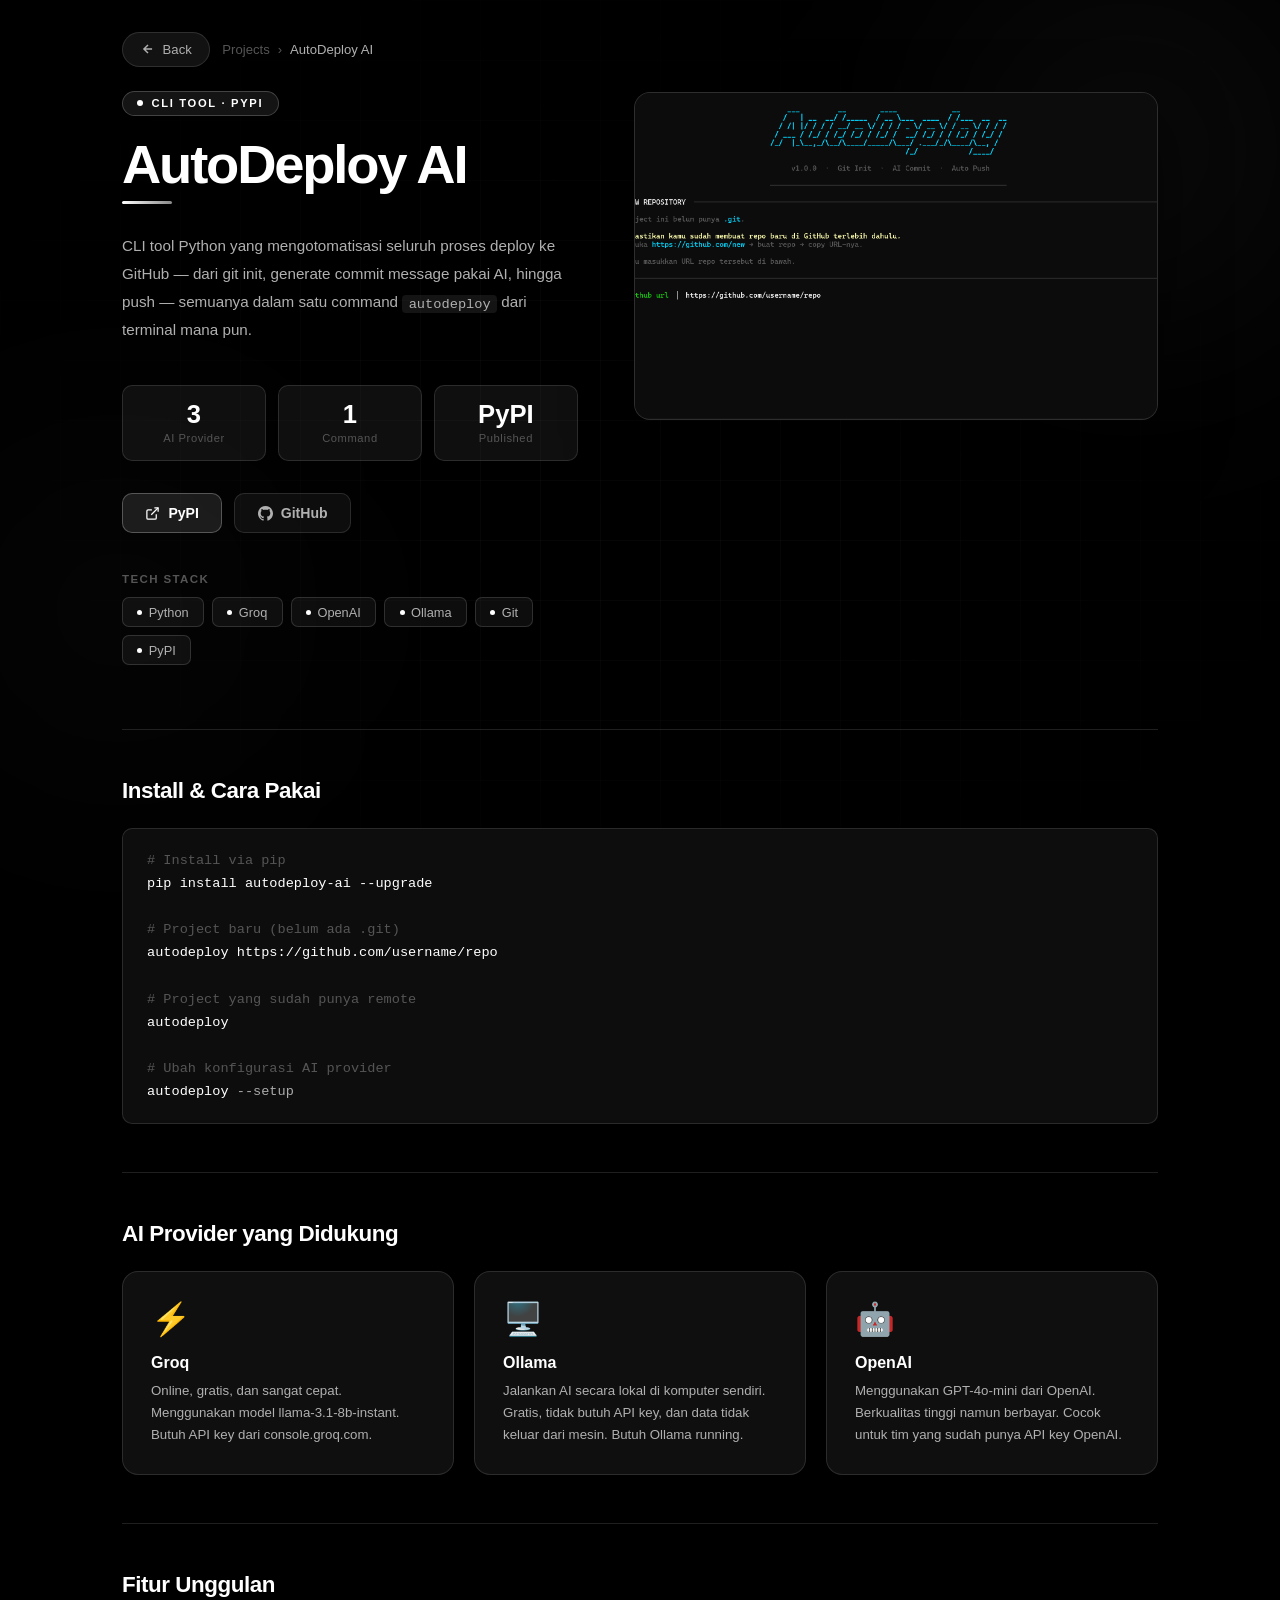
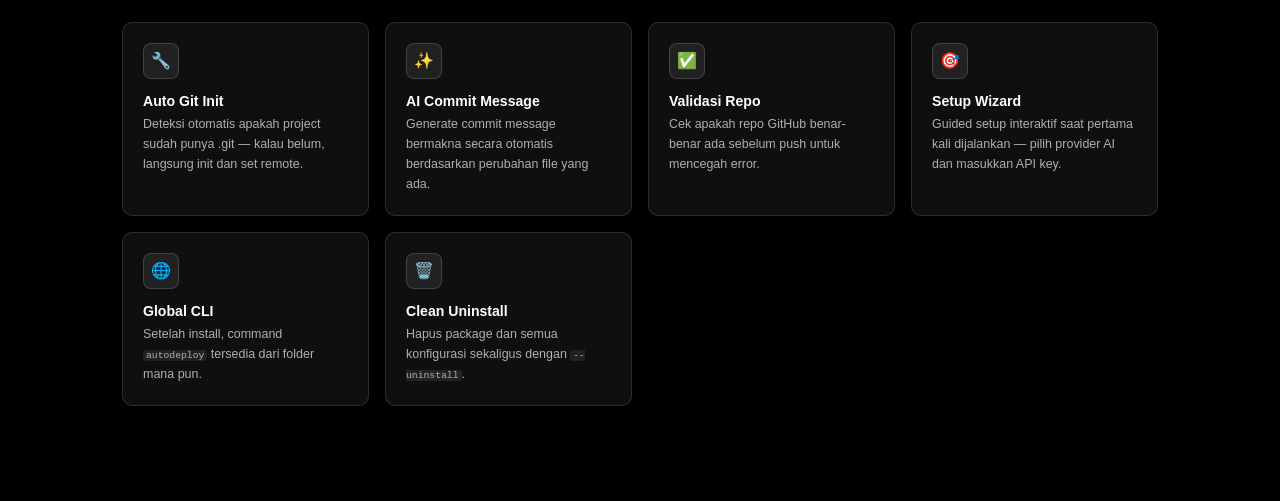
==== project/autodeploy.html @ 477ef4c4 "feat(project): Add AutoDeploy AI project details and HTML page." ====
<!DOCTYPE html>
<html lang="id">
<head>
  <meta charset="UTF-8" />
  <meta name="viewport" content="width=device-width, initial-scale=1.0" />
  <title>AutoDeploy AI — Git Init · AI Commit · Auto Push oleh Andhika Rafi</title>
  <meta name="description" content="AutoDeploy AI adalah CLI tool Python yang mengotomatisasi deploy ke GitHub — git init otomatis, AI generate commit message via Groq/OpenAI/Ollama, dan auto push dalam satu command." />
  <meta name="keywords" content="AutoDeploy AI, git deploy, AI commit, CLI Python, Groq, Ollama, OpenAI, PyPI, Andhika Rafi" />
  <meta name="author" content="Andhika Rafi" />
  <meta name="robots" content="index, follow" />
  <link rel="canonical" href="https://portofolio.dhiksn.my.id/project/autodeploy" />
  <link rel="icon" type="image/svg+xml" href="/assets/img/favicon-circle.svg" />
  <meta property="og:type" content="article" />
  <meta property="og:url" content="https://portofolio.dhiksn.my.id/project/autodeploy" />
  <meta property="og:title" content="AutoDeploy AI — Git Init · AI Commit · Auto Push" />
  <meta property="og:description" content="CLI tool Python yang mengotomatisasi deploy ke GitHub dengan AI generate commit message." />
  <meta property="og:image" content="https://portofolio.dhiksn.my.id/assets/img/autodeploy-thumb.png" />
  <meta property="og:locale" content="id_ID" />
  <script type="application/ld+json">
  {
    "@context": "https://schema.org",
    "@type": "SoftwareApplication",
    "name": "AutoDeploy AI",
    "url": "https://pypi.org/project/autodeploy-ai/",
    "author": { "@type": "Person", "name": "Andhika Rafi", "url": "https://portofolio.dhiksn.my.id/" },
    "description": "CLI tool yang mengotomatisasi git init, AI commit message generation, dan push ke GitHub dalam satu command.",
    "applicationCategory": "DeveloperApplication",
    "operatingSystem": ["Windows", "macOS", "Linux"],
    "codeRepository": "https://github.com/dhiksn/auto-deploy",
    "programmingLanguage": ["Python"]
  }
  </script>
  <style>
    *, *::before, *::after { margin: 0; padding: 0; box-sizing: border-box; }
    html { scroll-behavior: smooth; font-size: 16px; }
    :root {
      --bg: #000000; --bg-2: #0d0d0d;
      --card-bg: rgba(255,255,255,0.06); --card-bg-hover: rgba(255,255,255,0.1);
      --border: rgba(255,255,255,0.12); --border-hover: rgba(255,255,255,0.25);
      --text: #ffffff; --text-muted: #b0b0b0; --text-dim: #555;
      --accent: #ffffff; --radius: 16px; --radius-sm: 10px;
      --radius-full: 9999px; --transition: all 0.3s cubic-bezier(0.4, 0, 0.2, 1);
    }
    body { background: var(--bg); color: var(--text); font-family: Arial, sans-serif; min-height: 100vh; overflow-x: hidden; }
    a { text-decoration: none; color: inherit; }
    img { max-width: 100%; display: block; }

    .bg-grid {
      position: fixed; inset: 0; pointer-events: none; z-index: 0;
      background-image: linear-gradient(rgba(255,255,255,0.025) 1px, transparent 1px), linear-gradient(90deg, rgba(255,255,255,0.025) 1px, transparent 1px);
      background-size: 60px 60px;
      mask-image: radial-gradient(ellipse at center, black 20%, transparent 80%);
    }
    .bg-glow { position: fixed; pointer-events: none; z-index: 0; border-radius: 50%; filter: blur(120px); }
    .bg-glow-1 { width: 500px; height: 500px; top: -100px; right: -100px; background: radial-gradient(circle, rgba(255,255,255,0.08) 0%, transparent 70%); }
    .bg-glow-2 { width: 400px; height: 400px; bottom: 10%; left: -80px; background: radial-gradient(circle, rgba(200,200,200,0.06) 0%, transparent 70%); }

    .back-btn {
      display: inline-flex; align-items: center; gap: 0.5rem;
      background: rgba(255,255,255,0.07); border: 1px solid var(--border);
      color: var(--text-muted); padding: 0.55rem 1.1rem; border-radius: var(--radius-full);
      font-size: 0.82rem; font-weight: 500; transition: var(--transition);
    }
    .back-btn:hover { background: rgba(255,255,255,0.12); color: var(--text); border-color: var(--border-hover); }
    .back-btn svg { width: 14px; height: 14px; }
    .breadcrumb { display: flex; align-items: center; gap: 0.5rem; font-size: 0.82rem; color: var(--text-dim); }
    .breadcrumb .current { color: var(--text-muted); }

    .main { max-width: 1100px; margin: 0 auto; padding: 2rem 2rem 6rem; position: relative; z-index: 1; }

    .hero-row { display: grid; grid-template-columns: 1fr 1.15fr; gap: 3.5rem; align-items: start; margin-bottom: 4rem; }

    .project-badge {
      display: inline-flex; align-items: center; gap: 0.5rem;
      font-size: 0.7rem; font-weight: 600; letter-spacing: 0.15em; text-transform: uppercase;
      color: var(--accent); background: rgba(255,255,255,0.08); border: 1px solid rgba(255,255,255,0.2);
      padding: 0.35rem 0.9rem; border-radius: var(--radius-full); margin-bottom: 1.25rem;
    }
    .badge-dot { width: 6px; height: 6px; border-radius: 50%; background: var(--accent); }

    .project-title { font-size: clamp(2.2rem, 5vw, 3.4rem); font-weight: 800; line-height: 1.05; letter-spacing: -0.04em; color: var(--text); margin-bottom: 0.5rem; }
    .title-line { width: 50px; height: 3px; border-radius: 2px; background: linear-gradient(90deg, #fff, #888); margin-bottom: 1.75rem; }
    .project-desc { font-size: 0.95rem; line-height: 1.85; color: var(--text-muted); font-weight: 300; margin-bottom: 2.5rem; }

    .stats-row { display: grid; grid-template-columns: repeat(3, 1fr); gap: 0.75rem; margin-bottom: 2rem; }
    .stat-card { background: var(--card-bg); border: 1px solid var(--border); border-radius: var(--radius-sm); padding: 1rem; text-align: center; transition: var(--transition); }
    .stat-card:hover { background: var(--card-bg-hover); border-color: var(--border-hover); }
    .stat-num { font-size: 1.6rem; font-weight: 800; color: var(--text); line-height: 1; margin-bottom: 0.3rem; }
    .stat-label { font-size: 0.7rem; color: var(--text-dim); letter-spacing: 0.05em; }

    .action-row { display: flex; gap: 0.75rem; margin-bottom: 2.5rem; flex-wrap: wrap; }
    .btn-action { display: inline-flex; align-items: center; gap: 0.5rem; padding: 0.7rem 1.4rem; border-radius: var(--radius-sm); font-size: 0.88rem; font-weight: 600; transition: var(--transition); border: 1px solid transparent; }
    .btn-action svg { width: 15px; height: 15px; flex-shrink: 0; }
    .btn-demo { background: rgba(255,255,255,0.1); border-color: rgba(255,255,255,0.25); color: var(--text); }
    .btn-demo:hover { background: rgba(255,255,255,0.17); border-color: rgba(255,255,255,0.45); }
    .btn-github { background: rgba(255,255,255,0.05); border-color: var(--border); color: var(--text-muted); }
    .btn-github:hover { background: rgba(255,255,255,0.1); color: var(--text); border-color: var(--border-hover); }

    .section-label { font-size: 0.72rem; font-weight: 700; letter-spacing: 0.12em; color: var(--text-dim); text-transform: uppercase; margin-bottom: 0.75rem; }
    .tech-chips { display: flex; flex-wrap: wrap; gap: 0.5rem; }
    .tech-chip { display: inline-flex; align-items: center; gap: 0.4rem; background: rgba(255,255,255,0.05); border: 1px solid rgba(255,255,255,0.14); color: var(--text-muted); padding: 0.4rem 0.9rem; border-radius: 7px; font-size: 0.8rem; font-weight: 500; transition: var(--transition); }
    .tech-chip:hover { background: rgba(255,255,255,0.1); color: var(--text); border-color: rgba(255,255,255,0.3); }
    .chip-dot { width: 5px; height: 5px; border-radius: 50%; background: var(--accent); flex-shrink: 0; }

    .image-frame { border-radius: var(--radius); overflow: hidden; border: 1px solid var(--border); box-shadow: 0 24px 64px rgba(0,0,0,0.6); aspect-ratio: 16/10; background: #111; position: relative; }
    .image-frame img { width: 100%; height: 100%; object-fit: cover; transition: transform 0.5s ease; }
    .image-frame:hover img { transform: scale(1.03); }

    .divider { height: 1px; background: var(--border); margin: 3rem 0; }
    .section-title { font-size: 1.4rem; font-weight: 700; color: var(--text); margin-bottom: 1.5rem; letter-spacing: -0.02em; }

    /* Code block */
    .code-block {
      background: #0d0d0d; border: 1px solid var(--border); border-radius: var(--radius-sm);
      padding: 1.25rem 1.5rem; font-family: 'JetBrains Mono', 'Courier New', monospace;
      font-size: 0.85rem; color: #c9d1d9; overflow-x: auto; margin-bottom: 1rem;
      line-height: 1.7;
    }
    .code-block .comment { color: #555; }
    .code-block .cmd { color: #fff; }
    .code-block .flag { color: #aaa; }

    .platform-grid { display: grid; grid-template-columns: repeat(auto-fill, minmax(300px, 1fr)); gap: 1.25rem; margin-bottom: 3rem; }
    .platform-card { background: var(--card-bg); border: 1px solid var(--border); border-radius: var(--radius); padding: 1.75rem; transition: var(--transition); }
    .platform-card:hover { background: var(--card-bg-hover); border-color: var(--border-hover); transform: translateY(-4px); box-shadow: 0 12px 40px rgba(0,0,0,0.4); }
    .platform-icon { font-size: 2rem; margin-bottom: 1rem; }
    .platform-name { font-size: 1rem; font-weight: 700; color: var(--text); margin-bottom: 0.5rem; }
    .platform-desc { font-size: 0.83rem; color: var(--text-muted); line-height: 1.65; font-weight: 300; }

    .features-grid { display: grid; grid-template-columns: repeat(auto-fill, minmax(220px, 1fr)); gap: 1rem; }
    .feature-card { background: var(--card-bg); border: 1px solid var(--border); border-radius: var(--radius-sm); padding: 1.25rem; transition: var(--transition); }
    .feature-card:hover { background: var(--card-bg-hover); border-color: var(--border-hover); transform: translateY(-3px); }
    .feature-icon { width: 36px; height: 36px; border-radius: 8px; margin-bottom: 0.9rem; background: rgba(255,255,255,0.08); border: 1px solid rgba(255,255,255,0.15); display: flex; align-items: center; justify-content: center; font-size: 1rem; }
    .feature-title { font-size: 0.88rem; font-weight: 600; color: var(--text); margin-bottom: 0.35rem; }
    .feature-desc { font-size: 0.78rem; color: var(--text-muted); line-height: 1.6; font-weight: 300; }

    @media (max-width: 768px) { .hero-row { grid-template-columns: 1fr; gap: 2.5rem; } .main { padding: 2.5rem 1.25rem 4rem; } }
    @media (max-width: 480px) { .stats-row { grid-template-columns: repeat(2, 1fr); } .action-row { flex-direction: column; } .btn-action { justify-content: center; } }
  </style>
</head>
<body>
  <div class="bg-grid"></div>
  <div class="bg-glow bg-glow-1"></div>
  <div class="bg-glow bg-glow-2"></div>

  <main class="main">
    <div class="hero-row">
      <!-- Left -->
      <div>
        <div style="display:flex;align-items:center;gap:0.75rem;margin-bottom:1.5rem;">
          <a href="/portofolio" class="back-btn">
            <svg viewBox="0 0 24 24" fill="none" stroke="currentColor" stroke-width="2.5"><path d="M19 12H5M12 5l-7 7 7 7"/></svg>
            Back
          </a>
          <div class="breadcrumb">
            <span>Projects</span>
            <span style="color:#555">›</span>
            <span class="current">AutoDeploy AI</span>
          </div>
        </div>

        <div class="project-badge"><span class="badge-dot"></span>CLI Tool · PyPI</div>
        <h1 class="project-title">AutoDeploy AI</h1>
        <div class="title-line"></div>
        <p class="project-desc">
          CLI tool Python yang mengotomatisasi seluruh proses deploy ke GitHub — dari git init, generate commit message pakai AI, hingga push — semuanya dalam satu command <code style="background:rgba(255,255,255,0.08);padding:0.1rem 0.4rem;border-radius:4px;font-size:0.9em;">autodeploy</code> dari terminal mana pun.
        </p>

        <div class="stats-row">
          <div class="stat-card"><div class="stat-num">3</div><div class="stat-label">AI Provider</div></div>
          <div class="stat-card"><div class="stat-num">1</div><div class="stat-label">Command</div></div>
          <div class="stat-card"><div class="stat-num">PyPI</div><div class="stat-label">Published</div></div>
        </div>

        <div class="action-row">
          <a href="https://pypi.org/project/autodeploy-ai/" target="_blank" rel="noopener" class="btn-action btn-demo">
            <svg viewBox="0 0 24 24" fill="none" stroke="currentColor" stroke-width="2"><path d="M18 13v6a2 2 0 0 1-2 2H5a2 2 0 0 1-2-2V8a2 2 0 0 1 2-2h6"/><polyline points="15 3 21 3 21 9"/><line x1="10" y1="14" x2="21" y2="3"/></svg>
            PyPI
          </a>
          <a href="https://github.com/dhiksn/auto-deploy" target="_blank" rel="noopener" class="btn-action btn-github">
            <svg viewBox="0 0 24 24" fill="currentColor"><path d="M12 0c-6.626 0-12 5.373-12 12 0 5.302 3.438 9.8 8.207 11.387.599.111.793-.261.793-.577v-2.234c-3.338.726-4.033-1.416-4.033-1.416-.546-1.387-1.333-1.756-1.333-1.756-1.089-.745.083-.729.083-.729 1.205.084 1.839 1.237 1.839 1.237 1.07 1.834 2.807 1.304 3.492.997.107-.775.418-1.305.762-1.604-2.665-.305-5.467-1.334-5.467-5.931 0-1.311.469-2.381 1.236-3.221-.124-.303-.535-1.524.117-3.176 0 0 1.008-.322 3.301 1.23.957-.266 1.983-.399 3.003-.404 1.02.005 2.047.138 3.006.404 2.291-1.552 3.297-1.23 3.297-1.23.653 1.653.242 2.874.118 3.176.77.84 1.235 1.911 1.235 3.221 0 4.609-2.807 5.624-5.479 5.921.43.372.823 1.102.823 2.222v3.293c0 .319.192.694.801.576 4.765-1.589 8.199-6.086 8.199-11.386 0-6.627-5.373-12-12-12z"/></svg>
            GitHub
          </a>
        </div>

        <div class="section-label">Tech Stack</div>
        <div class="tech-chips">
          <span class="tech-chip"><span class="chip-dot"></span>Python</span>
          <span class="tech-chip"><span class="chip-dot"></span>Groq</span>
          <span class="tech-chip"><span class="chip-dot"></span>OpenAI</span>
          <span class="tech-chip"><span class="chip-dot"></span>Ollama</span>
          <span class="tech-chip"><span class="chip-dot"></span>Git</span>
          <span class="tech-chip"><span class="chip-dot"></span>PyPI</span>
        </div>
      </div>

      <!-- Right -->
      <div style="padding-top: calc(1.5rem + 36px);">
        <div class="image-frame">
          <img src="../assets/img/autodeploy-thumb.png" alt="AutoDeploy AI Screenshot"
               onerror="this.parentElement.innerHTML='<div style=\'width:100%;height:100%;display:flex;align-items:center;justify-content:center;font-size:4rem;background:#111;\'>🚀</div>'">
        </div>
      </div>
    </div>

    <div class="divider"></div>

    <!-- Install -->
    <h2 class="section-title">Install & Cara Pakai</h2>
    <div class="code-block">
      <span class="comment"># Install via pip</span><br>
      <span class="cmd">pip install autodeploy-ai --upgrade</span><br><br>
      <span class="comment"># Project baru (belum ada .git)</span><br>
      <span class="cmd">autodeploy https://github.com/username/repo</span><br><br>
      <span class="comment"># Project yang sudah punya remote</span><br>
      <span class="cmd">autodeploy</span><br><br>
      <span class="comment"># Ubah konfigurasi AI provider</span><br>
      <span class="cmd">autodeploy <span class="flag">--setup</span></span>
    </div>

    <div class="divider"></div>

    <!-- AI Providers -->
    <h2 class="section-title">AI Provider yang Didukung</h2>
    <div class="platform-grid">
      <div class="platform-card">
        <div class="platform-icon">⚡</div>
        <div class="platform-name">Groq</div>
        <div class="platform-desc">Online, gratis, dan sangat cepat. Menggunakan model llama-3.1-8b-instant. Butuh API key dari console.groq.com.</div>
      </div>
      <div class="platform-card">
        <div class="platform-icon">🖥️</div>
        <div class="platform-name">Ollama</div>
        <div class="platform-desc">Jalankan AI secara lokal di komputer sendiri. Gratis, tidak butuh API key, dan data tidak keluar dari mesin. Butuh Ollama running.</div>
      </div>
      <div class="platform-card">
        <div class="platform-icon">🤖</div>
        <div class="platform-name">OpenAI</div>
        <div class="platform-desc">Menggunakan GPT-4o-mini dari OpenAI. Berkualitas tinggi namun berbayar. Cocok untuk tim yang sudah punya API key OpenAI.</div>
      </div>
    </div>

    <div class="divider"></div>

    <!-- Features -->
    <h2 class="section-title">Fitur Unggulan</h2>
    <div class="features-grid">
      <div class="feature-card">
        <div class="feature-icon">🔧</div>
        <div class="feature-title">Auto Git Init</div>
        <div class="feature-desc">Deteksi otomatis apakah project sudah punya .git — kalau belum, langsung init dan set remote.</div>
      </div>
      <div class="feature-card">
        <div class="feature-icon">✨</div>
        <div class="feature-title">AI Commit Message</div>
        <div class="feature-desc">Generate commit message bermakna secara otomatis berdasarkan perubahan file yang ada.</div>
      </div>
      <div class="feature-card">
        <div class="feature-icon">✅</div>
        <div class="feature-title">Validasi Repo</div>
        <div class="feature-desc">Cek apakah repo GitHub benar-benar ada sebelum push untuk mencegah error.</div>
      </div>
      <div class="feature-card">
        <div class="feature-icon">🎯</div>
        <div class="feature-title">Setup Wizard</div>
        <div class="feature-desc">Guided setup interaktif saat pertama kali dijalankan — pilih provider AI dan masukkan API key.</div>
      </div>
      <div class="feature-card">
        <div class="feature-icon">🌐</div>
        <div class="feature-title">Global CLI</div>
        <div class="feature-desc">Setelah install, command <code style="font-size:0.78em;background:rgba(255,255,255,0.08);padding:0 3px;border-radius:3px;">autodeploy</code> tersedia dari folder mana pun.</div>
      </div>
      <div class="feature-card">
        <div class="feature-icon">🗑️</div>
        <div class="feature-title">Clean Uninstall</div>
        <div class="feature-desc">Hapus package dan semua konfigurasi sekaligus dengan <code style="font-size:0.78em;background:rgba(255,255,255,0.08);padding:0 3px;border-radius:3px;">--uninstall</code>.</div>
      </div>
    </div>

  </main>
</body>
</html>
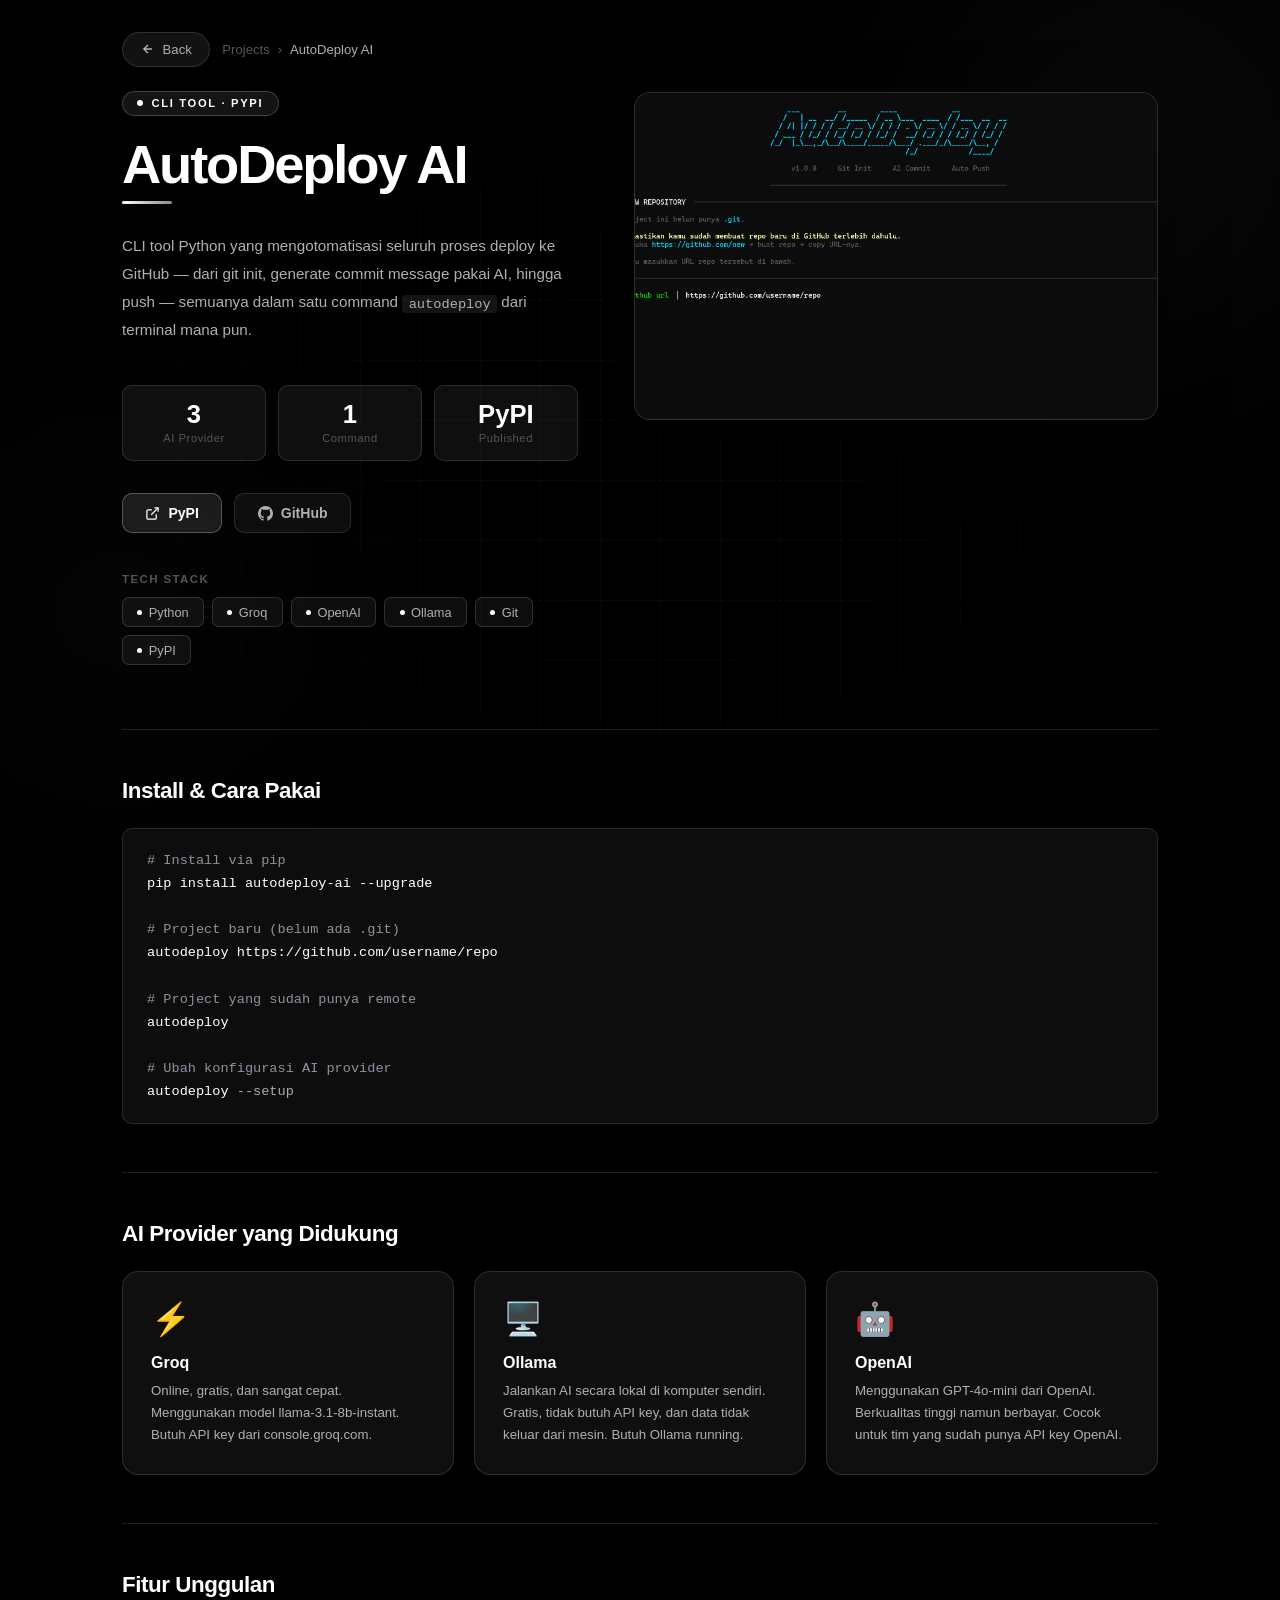
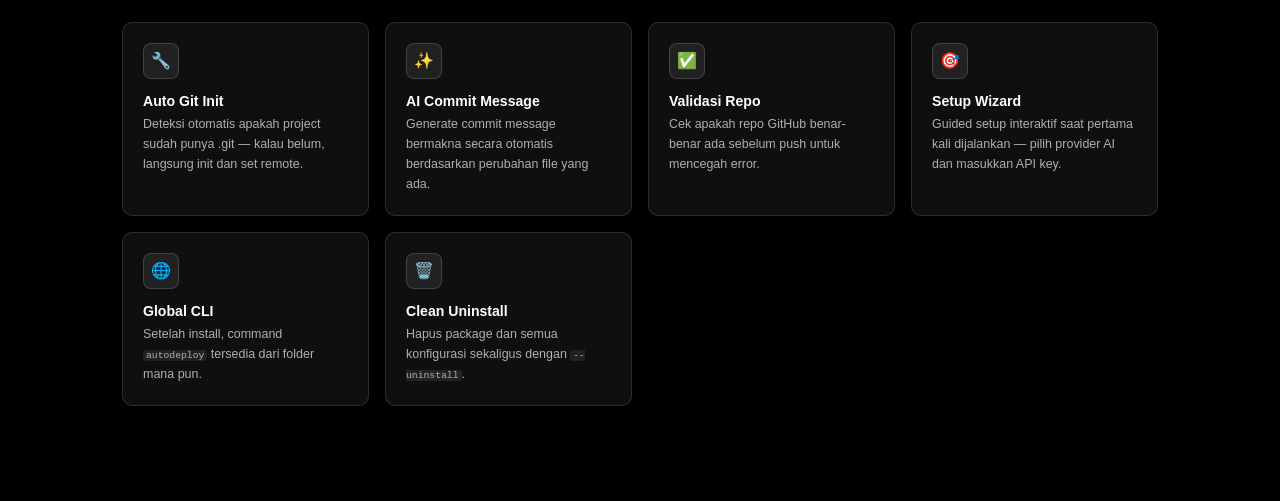
==== commit bbcda992: "feat(project): Update project data and HTML template." ====
--- a/project/autodeploy.html
+++ b/project/autodeploy.html
@@ -103,8 +103,7 @@
     .chip-dot { width: 5px; height: 5px; border-radius: 50%; background: var(--accent); flex-shrink: 0; }
 
     .image-frame { border-radius: var(--radius); overflow: hidden; border: 1px solid var(--border); box-shadow: 0 24px 64px rgba(0,0,0,0.6); aspect-ratio: 16/10; background: #111; position: relative; }
-    .image-frame img { width: 100%; height: 100%; object-fit: cover; transition: transform 0.5s ease; }
-    .image-frame:hover img { transform: scale(1.03); }
+    .image-frame img { width: 100%; height: 100%; object-fit: cover; }
 
     .divider { height: 1px; background: var(--border); margin: 3rem 0; }
     .section-title { font-size: 1.4rem; font-weight: 700; color: var(--text); margin-bottom: 1.5rem; letter-spacing: -0.02em; }
@@ -116,7 +115,7 @@
       font-size: 0.85rem; color: #c9d1d9; overflow-x: auto; margin-bottom: 1rem;
       line-height: 1.7;
     }
-    .code-block .comment { color: #555; }
+    .code-block .comment { color: #8b949e; }
     .code-block .cmd { color: #fff; }
     .code-block .flag { color: #aaa; }
 
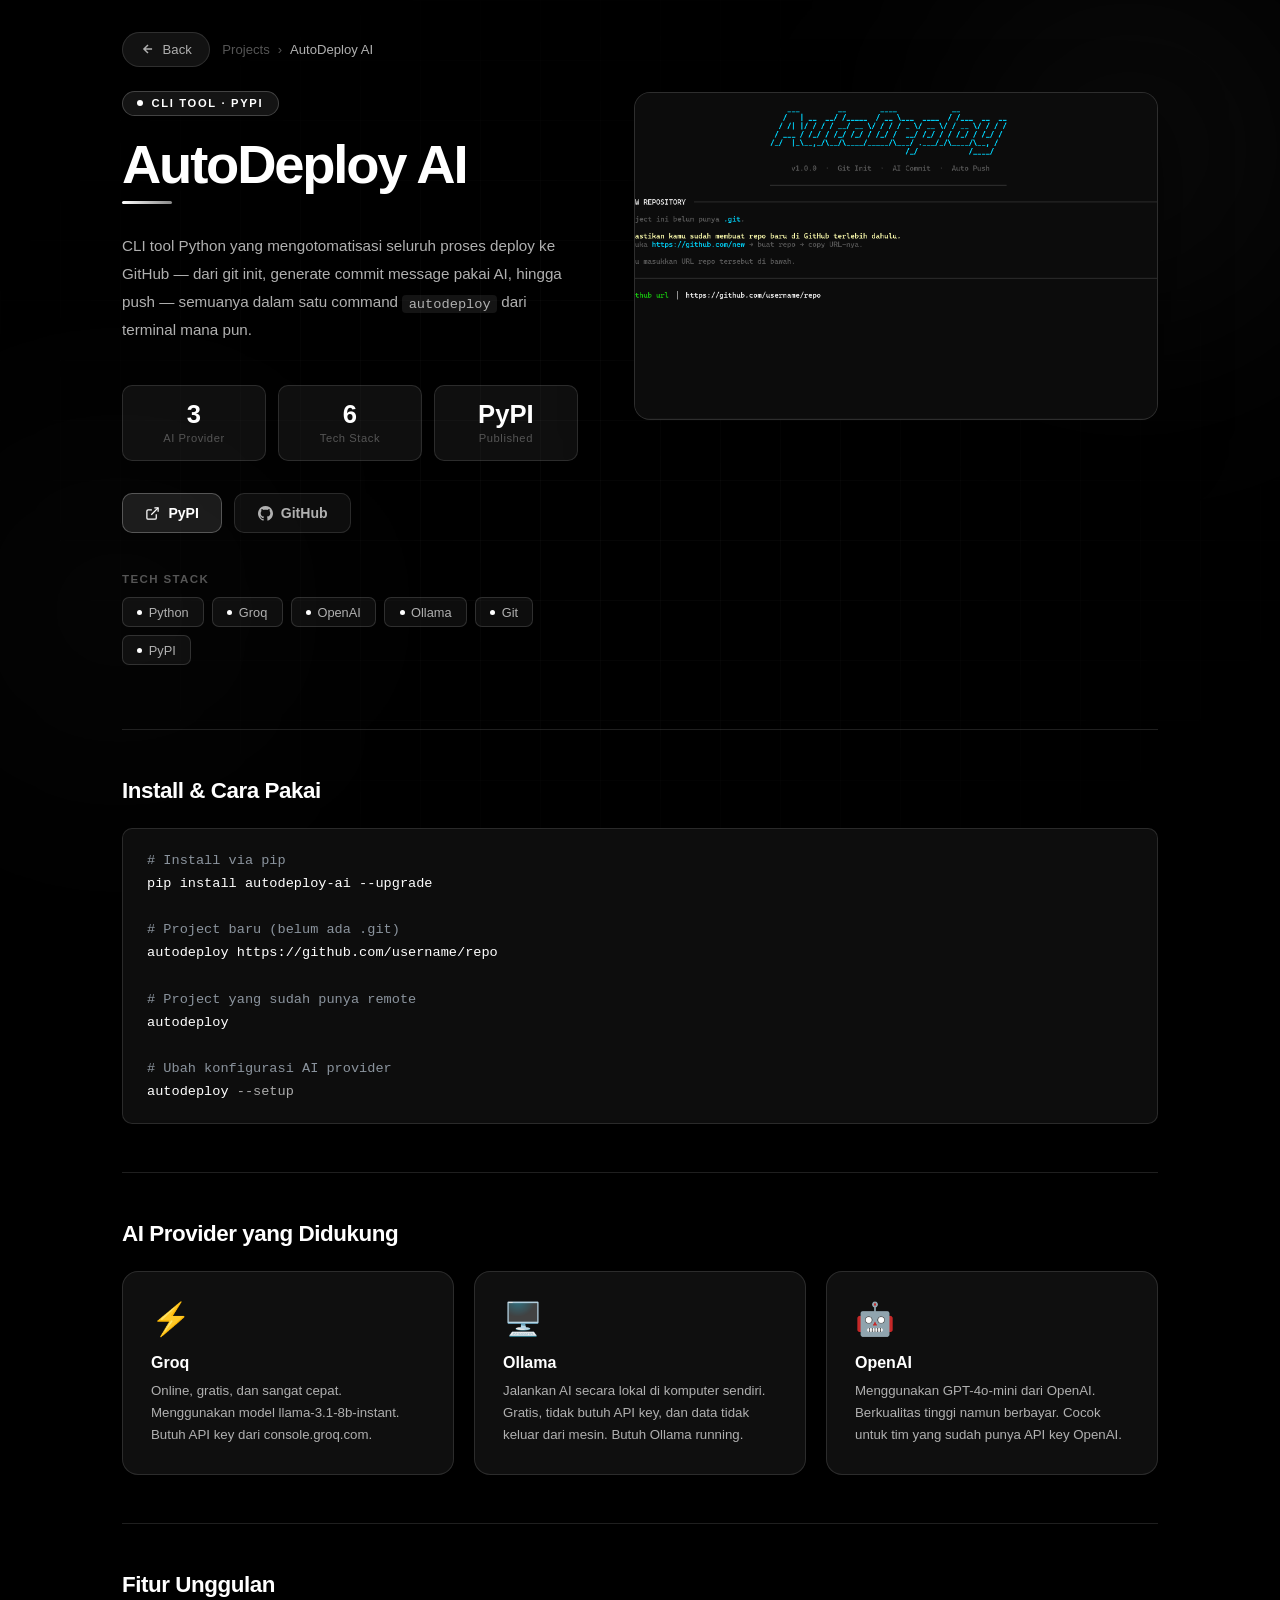
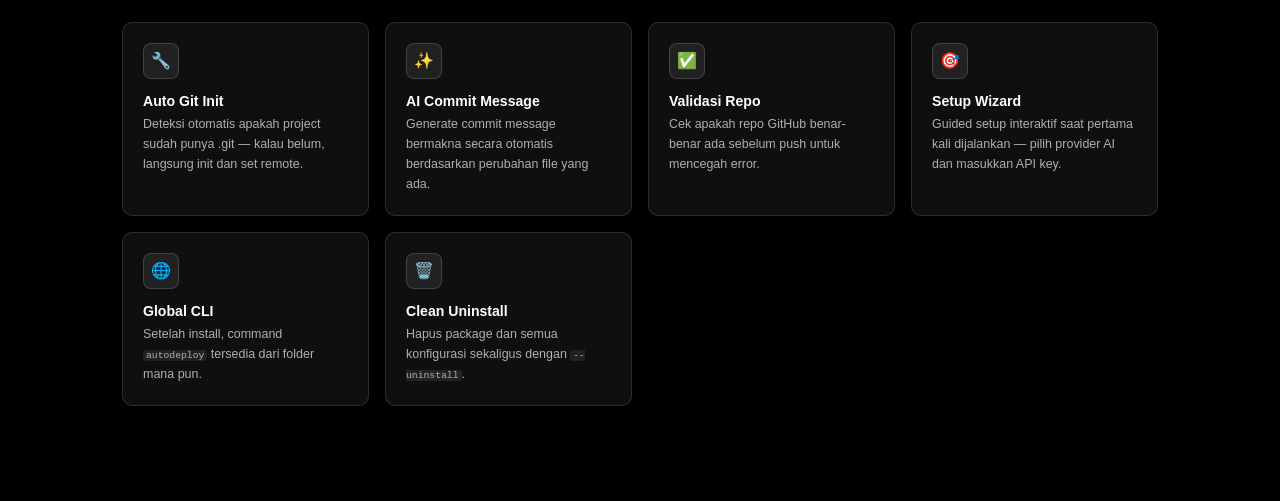
==== commit 4f76dff8: "feat(project/autodeploy.html): Add image zoom and modal functionality" ====
--- a/project/autodeploy.html
+++ b/project/autodeploy.html
@@ -102,8 +102,38 @@
     .tech-chip:hover { background: rgba(255,255,255,0.1); color: var(--text); border-color: rgba(255,255,255,0.3); }
     .chip-dot { width: 5px; height: 5px; border-radius: 50%; background: var(--accent); flex-shrink: 0; }
 
-    .image-frame { border-radius: var(--radius); overflow: hidden; border: 1px solid var(--border); box-shadow: 0 24px 64px rgba(0,0,0,0.6); aspect-ratio: 16/10; background: #111; position: relative; }
+    .image-frame {
+      border-radius: var(--radius); overflow: hidden; border: 1px solid var(--border);
+      box-shadow: 0 24px 64px rgba(0,0,0,0.6); aspect-ratio: 16/10; background: #111;
+      position: relative; cursor: zoom-in;
+    }
     .image-frame img { width: 100%; height: 100%; object-fit: cover; }
+
+    /* Modal */
+    .img-modal {
+      position: fixed; inset: 0; z-index: 9999;
+      background: rgba(0,0,0,0.95); backdrop-filter: blur(12px);
+      display: flex; align-items: center; justify-content: center;
+      opacity: 0; visibility: hidden;
+      transition: opacity 0.2s ease, visibility 0.2s;
+    }
+    .img-modal.open { opacity: 1; visibility: visible; }
+    .img-modal img {
+      max-width: 90vw; max-height: 88vh;
+      border-radius: 10px; border: 1px solid rgba(255,255,255,0.1);
+      box-shadow: 0 32px 80px rgba(0,0,0,0.8);
+      transform: scale(0.94);
+      transition: transform 0.25s ease;
+    }
+    .img-modal.open img { transform: scale(1); }
+    .img-modal-close {
+      position: fixed; top: 1.25rem; right: 1.25rem;
+      width: 40px; height: 40px; border-radius: 50%;
+      background: rgba(255,255,255,0.08); border: 1px solid rgba(255,255,255,0.15);
+      color: #fff; font-size: 1.2rem; display: flex; align-items: center; justify-content: center;
+      cursor: pointer; transition: background 0.15s ease;
+    }
+    .img-modal-close:hover { background: rgba(255,255,255,0.16); }
 
     .divider { height: 1px; background: var(--border); margin: 3rem 0; }
     .section-title { font-size: 1.4rem; font-weight: 700; color: var(--text); margin-bottom: 1.5rem; letter-spacing: -0.02em; }
@@ -167,7 +197,7 @@
 
         <div class="stats-row">
           <div class="stat-card"><div class="stat-num">3</div><div class="stat-label">AI Provider</div></div>
-          <div class="stat-card"><div class="stat-num">1</div><div class="stat-label">Command</div></div>
+          <div class="stat-card"><div class="stat-num">6</div><div class="stat-label">Tech Stack</div></div>
           <div class="stat-card"><div class="stat-num">PyPI</div><div class="stat-label">Published</div></div>
         </div>
 
@@ -195,9 +225,11 @@
 
       <!-- Right -->
       <div style="padding-top: calc(1.5rem + 36px);">
-        <div class="image-frame">
-          <img src="../assets/img/autodeploy-thumb.png" alt="AutoDeploy AI Screenshot"
+        <div class="image-frame" id="imgFrame">
+          <img src="../assets/img/autodeploy-thumb.png" alt="AutoDeploy AI Screenshot" id="heroImg"
                onerror="this.parentElement.innerHTML='<div style=\'width:100%;height:100%;display:flex;align-items:center;justify-content:center;font-size:4rem;background:#111;\'>🚀</div>'">
+        </div>
+      </div>
         </div>
       </div>
     </div>
@@ -277,5 +309,22 @@
     </div>
 
   </main>
+
+  <!-- Image Modal -->
+  <div class="img-modal" id="imgModal">
+    <button class="img-modal-close" id="imgModalClose">×</button>
+    <img src="../assets/img/autodeploy-thumb.png" alt="AutoDeploy AI Screenshot">
+  </div>
+
+  <script>
+    const frame = document.getElementById('imgFrame');
+    const modal = document.getElementById('imgModal');
+    const closeBtn = document.getElementById('imgModalClose');
+    frame?.addEventListener('click', () => modal.classList.add('open'));
+    closeBtn?.addEventListener('click', () => modal.classList.remove('open'));
+    modal?.addEventListener('click', (e) => { if (e.target === modal) modal.classList.remove('open'); });
+    document.addEventListener('keydown', (e) => { if (e.key === 'Escape') modal.classList.remove('open'); });
+  </script>
+
 </body>
 </html>
